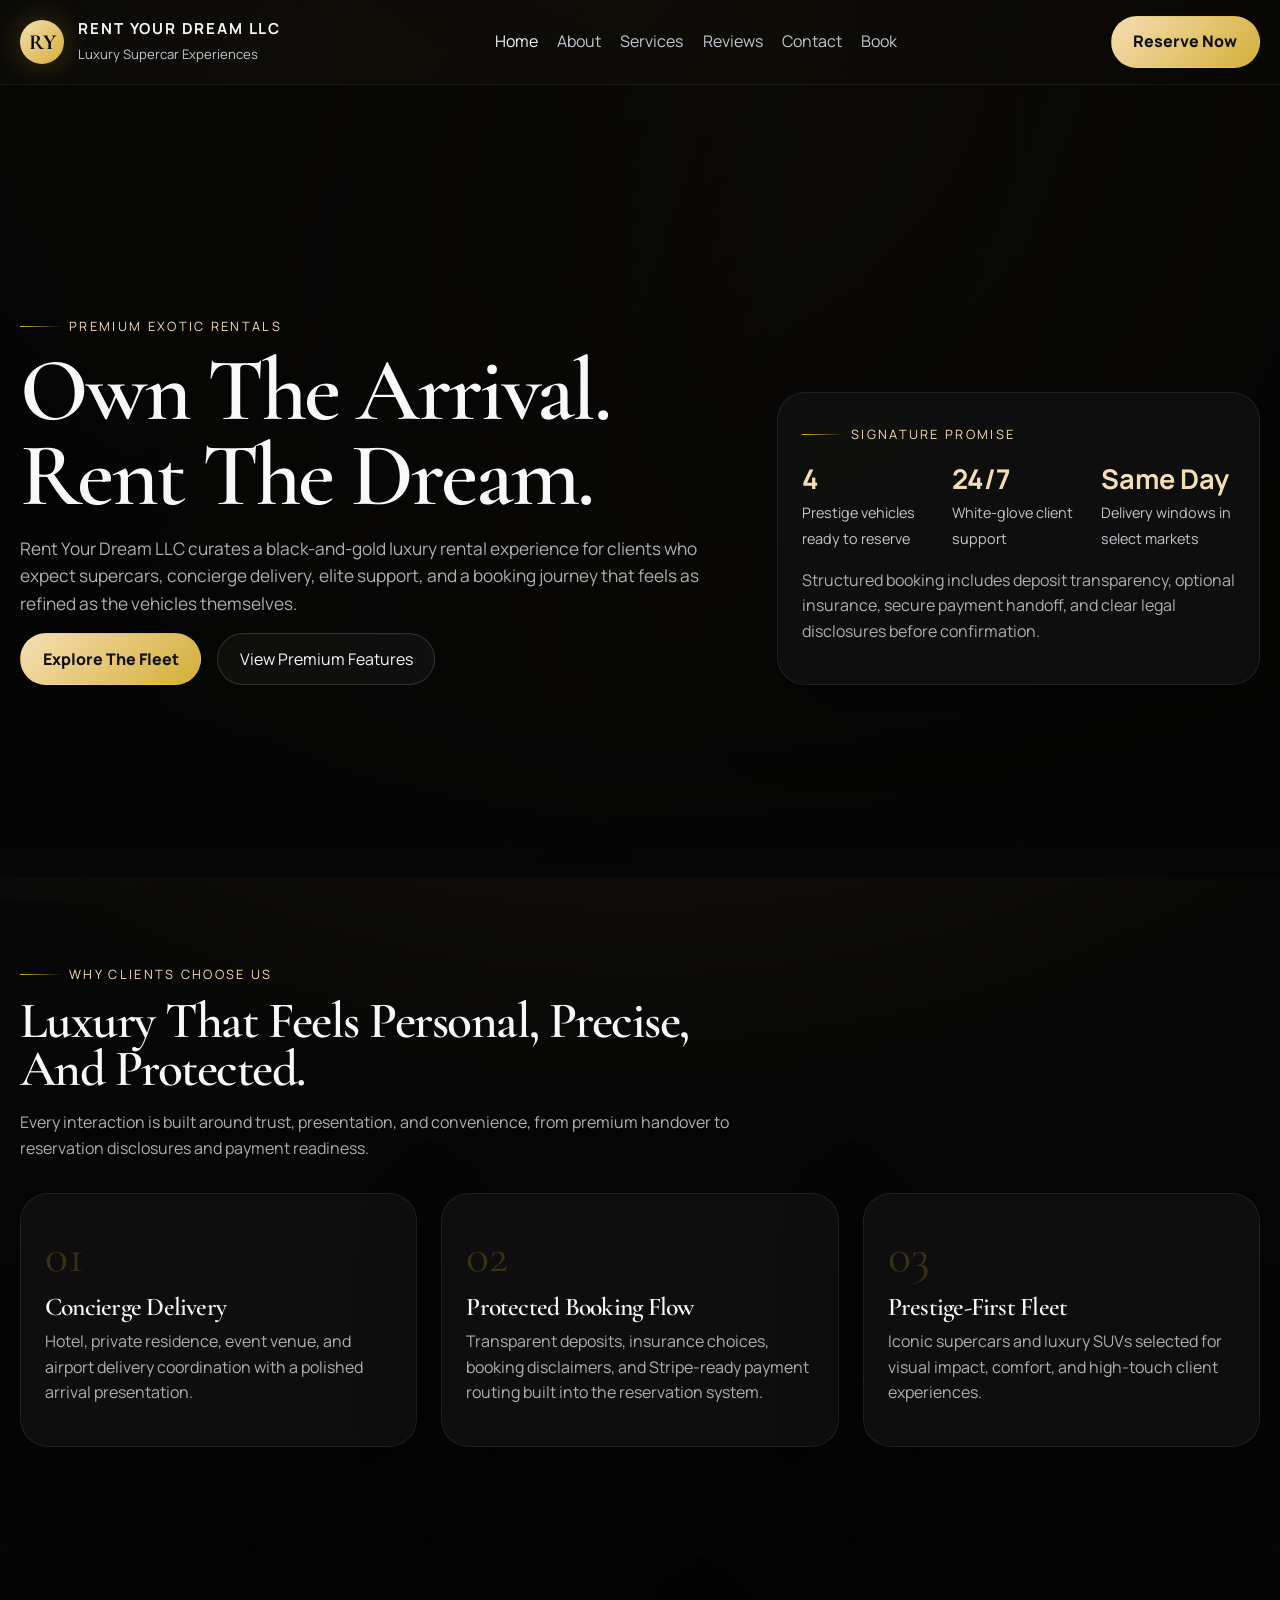
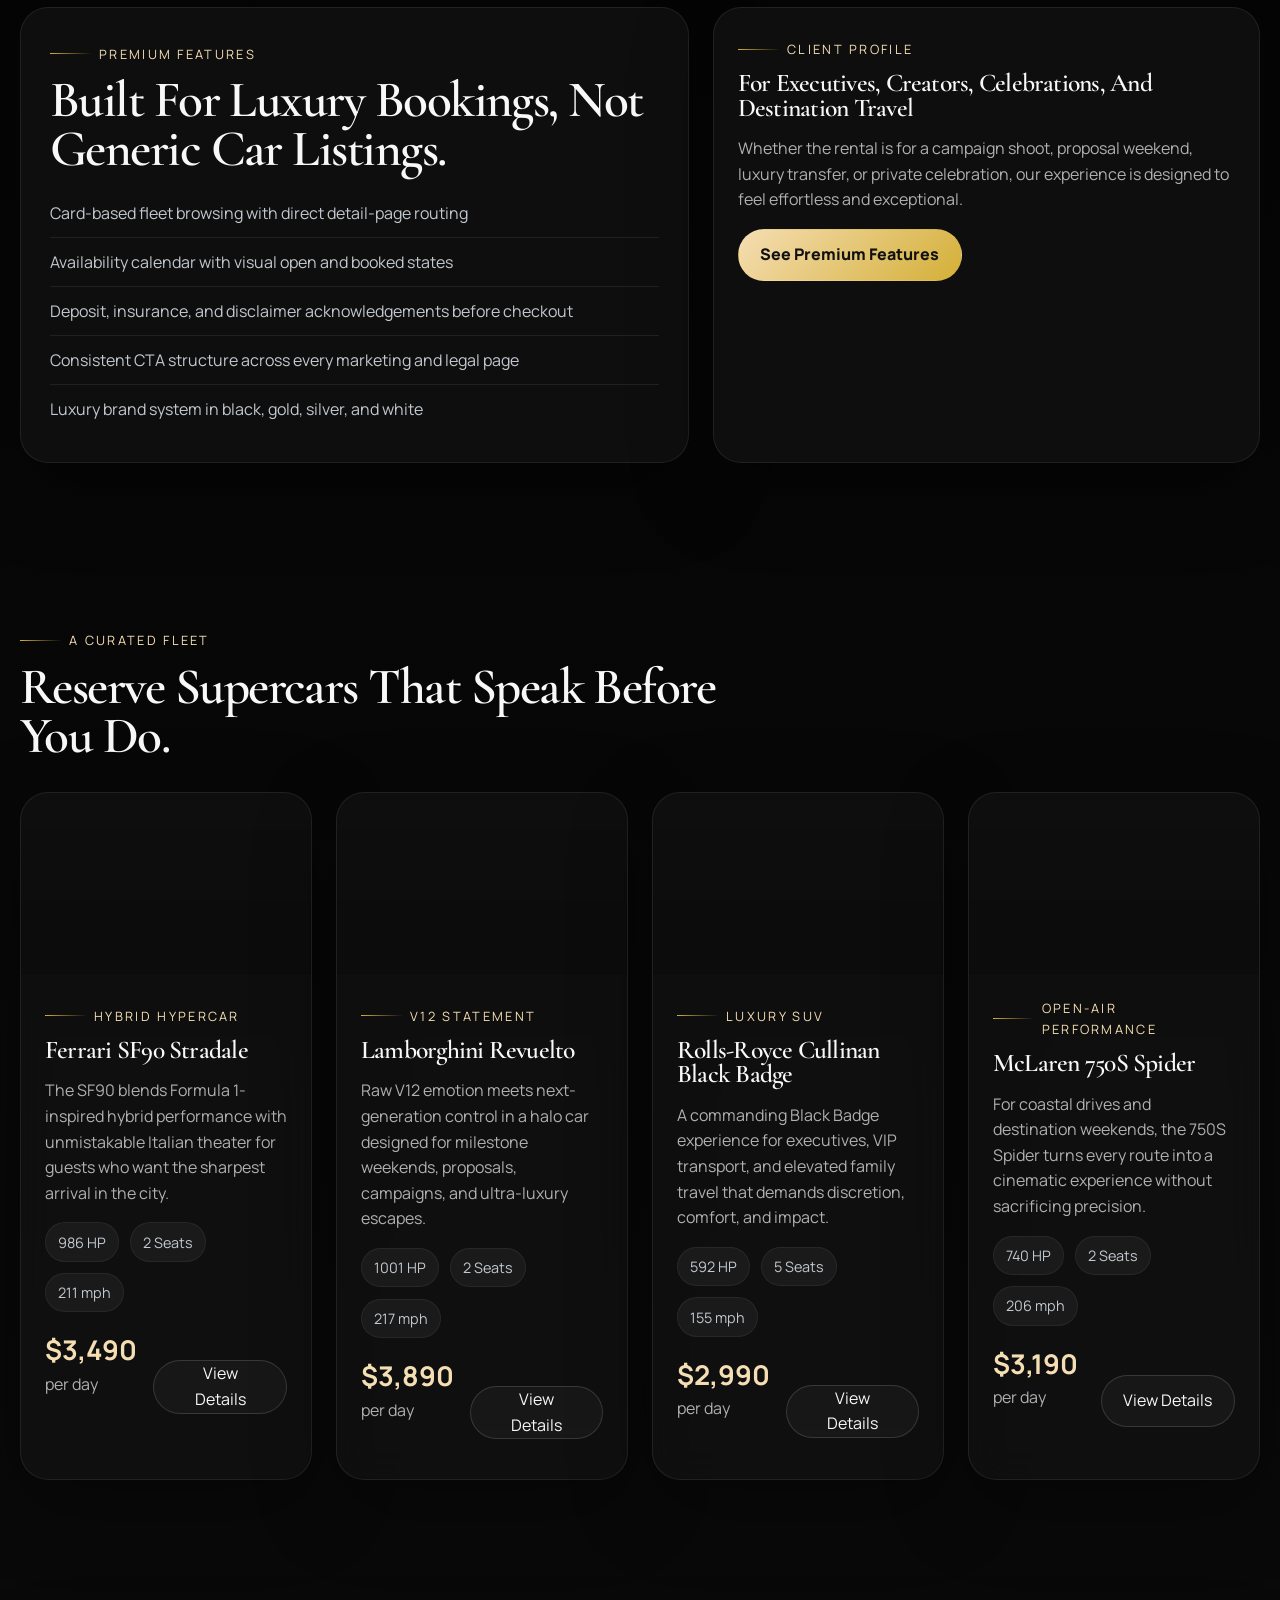
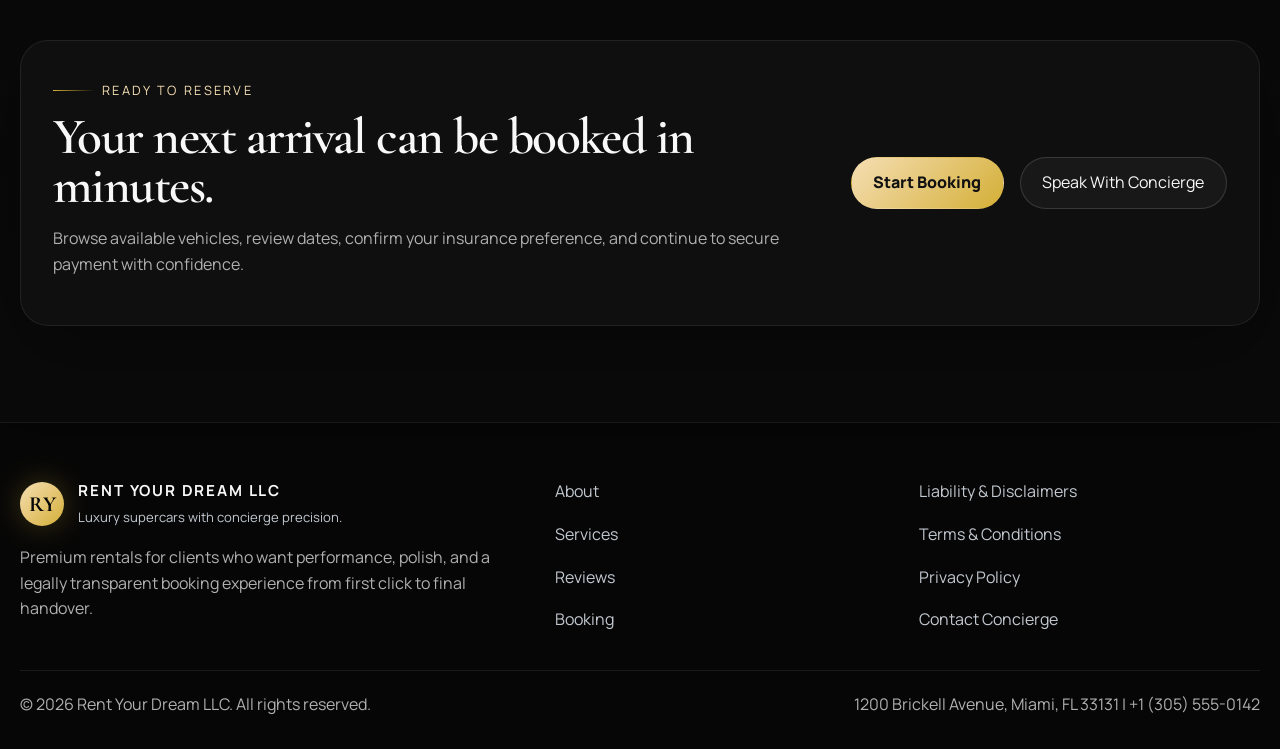
==== index.html @ 2380b27b "first" ====
<!DOCTYPE html>
<html lang="en">
  <head>
    <meta charset="UTF-8">
    <meta name="viewport" content="width=device-width, initial-scale=1.0">
    <title>Rent Your Dream LLC | Luxury Supercar Rentals</title>
    <meta name="description" content="Rent Your Dream LLC delivers premium supercar and exotic SUV rentals with concierge service, white-glove delivery, transparent deposits, insurance options, and Stripe-ready reservations.">
    <meta name="keywords" content="luxury car rental, supercar rental, exotic car booking, Ferrari rental, Lamborghini rental, Rolls-Royce rental, Rent Your Dream LLC">
    <link rel="canonical" href="https://rentyourdreamllc.com/index.html">
    <meta property="og:title" content="Rent Your Dream LLC | Luxury Supercar Rentals">
    <meta property="og:description" content="Reserve elite performance vehicles with concierge support, premium booking, and a polished luxury experience.">
    <meta property="og:type" content="website">
    <meta property="og:url" content="https://rentyourdreamllc.com/index.html">
    <meta property="og:image" content="https://images.unsplash.com/photo-1544636331-e26879cd4d9b?auto=format&fit=crop&w=1400&q=80">
    <meta name="twitter:card" content="summary_large_image">
    <link rel="preconnect" href="https://fonts.googleapis.com">
    <link rel="preconnect" href="https://fonts.gstatic.com" crossorigin>
    <link href="https://fonts.googleapis.com/css2?family=Cormorant+Garamond:wght@500;600;700&family=Manrope:wght@400;500;600;700;800&display=swap" rel="stylesheet">
    <link rel="stylesheet" href="assets/css/styles.css">
    <script type="application/ld+json">
      {
        "@context": "https://schema.org",
        "@type": "AutoRental",
        "name": "Rent Your Dream LLC",
        "url": "https://rentyourdreamllc.com",
        "image": "https://images.unsplash.com/photo-1544636331-e26879cd4d9b?auto=format&fit=crop&w=1400&q=80",
        "telephone": "+1-305-555-0142",
        "priceRange": "$$$$",
        "description": "Luxury supercar and premium exotic vehicle rentals with concierge service, delivery, and direct booking.",
        "address": {
          "@type": "PostalAddress",
          "streetAddress": "1200 Brickell Avenue",
          "addressLocality": "Miami",
          "addressRegion": "FL",
          "postalCode": "33131",
          "addressCountry": "US"
        }
      }
    </script>
  </head>
  <body data-page="home">
    <div class="site-shell">
      <header class="site-header">
        <div class="container nav-wrap">
          <a class="brand" href="index.html" aria-label="Rent Your Dream LLC home">
            <span class="brand-mark">RY</span>
            <span class="brand-copy">
              <strong>Rent Your Dream LLC</strong>
              <span>Luxury Supercar Experiences</span>
            </span>
          </a>
          <nav class="nav-links" aria-label="Primary">
            <a href="index.html" data-nav="home">Home</a>
            <a href="about.html" data-nav="about">About</a>
            <a href="services.html" data-nav="services">Services</a>
            <a href="reviews.html" data-nav="reviews">Reviews</a>
            <a href="contact.html" data-nav="contact">Contact</a>
            <a href="booking.html" data-nav="booking">Book</a>
          </nav>
          <div class="nav-cta">
            <a class="button button-primary" href="booking.html">Reserve Now</a>
          </div>
        </div>
      </header>

      <main>
        <section class="hero" style="--hero-image: linear-gradient(110deg, rgba(5, 5, 5, 0.72), rgba(5, 5, 5, 0.4)), url('https://images.unsplash.com/photo-1503376780353-7e6692767b70?auto=format&fit=crop&w=1600&q=80')">
          <div class="container hero-content">
            <div class="hero-grid">
              <div class="reveal">
                <p class="eyebrow">Premium Exotic Rentals</p>
                <h1>Own The Arrival. Rent The Dream.</h1>
                <p class="lead">Rent Your Dream LLC curates a black-and-gold luxury rental experience for clients who expect supercars, concierge delivery, elite support, and a booking journey that feels as refined as the vehicles themselves.</p>
                <div class="cta-actions">
                  <a class="button button-primary" href="booking.html">Explore The Fleet</a>
                  <a class="button button-secondary" href="experience.html">View Premium Features</a>
                </div>
              </div>
              <aside class="hero-panel reveal">
                <p class="eyebrow">Signature Promise</p>
                <div class="hero-stats">
                  <div class="hero-stat">
                    <strong>4</strong>
                    <span>Prestige vehicles ready to reserve</span>
                  </div>
                  <div class="hero-stat">
                    <strong>24/7</strong>
                    <span>White-glove client support</span>
                  </div>
                  <div class="hero-stat">
                    <strong>Same Day</strong>
                    <span>Delivery windows in select markets</span>
                  </div>
                </div>
                <p class="muted" style="margin-top:1rem;">Structured booking includes deposit transparency, optional insurance, secure payment handoff, and clear legal disclosures before confirmation.</p>
              </aside>
            </div>
          </div>
        </section>

        <section class="section">
          <div class="container">
            <div class="section-header reveal">
              <p class="eyebrow">Why Clients Choose Us</p>
              <h2>Luxury That Feels Personal, Precise, And Protected.</h2>
              <p>Every interaction is built around trust, presentation, and convenience, from premium handover to reservation disclosures and payment readiness.</p>
            </div>
            <div class="grid-3">
              <article class="feature-card reveal">
                <div class="accent-number">01</div>
                <h3>Concierge Delivery</h3>
                <p>Hotel, private residence, event venue, and airport delivery coordination with a polished arrival presentation.</p>
              </article>
              <article class="feature-card reveal">
                <div class="accent-number">02</div>
                <h3>Protected Booking Flow</h3>
                <p>Transparent deposits, insurance choices, booking disclaimers, and Stripe-ready payment routing built into the reservation system.</p>
              </article>
              <article class="feature-card reveal">
                <div class="accent-number">03</div>
                <h3>Prestige-First Fleet</h3>
                <p>Iconic supercars and luxury SUVs selected for visual impact, comfort, and high-touch client experiences.</p>
              </article>
            </div>
          </div>
        </section>

        <section class="section">
          <div class="container split-layout">
            <div class="glass-card reveal" style="padding:1.8rem;">
              <p class="eyebrow">Premium Features</p>
              <h2>Built For Luxury Bookings, Not Generic Car Listings.</h2>
              <ul class="feature-list">
                <li>Card-based fleet browsing with direct detail-page routing</li>
                <li>Availability calendar with visual open and booked states</li>
                <li>Deposit, insurance, and disclaimer acknowledgements before checkout</li>
                <li>Consistent CTA structure across every marketing and legal page</li>
                <li>Luxury brand system in black, gold, silver, and white</li>
              </ul>
            </div>
            <div class="info-card reveal">
              <p class="eyebrow">Client Profile</p>
              <h3>For Executives, Creators, Celebrations, And Destination Travel</h3>
              <p>Whether the rental is for a campaign shoot, proposal weekend, luxury transfer, or private celebration, our experience is designed to feel effortless and exceptional.</p>
              <a class="button button-primary" href="experience.html">See Premium Features</a>
            </div>
          </div>
        </section>

        <section class="section">
          <div class="container">
            <div class="section-header reveal">
              <p class="eyebrow">A Curated Fleet</p>
              <h2>Reserve Supercars That Speak Before You Do.</h2>
            </div>
            <div class="car-grid" data-car-grid></div>
          </div>
        </section>

        <section class="section cta-section">
          <div class="container">
            <div class="cta-panel reveal">
              <div>
                <p class="eyebrow">Ready To Reserve</p>
                <h2>Your next arrival can be booked in minutes.</h2>
                <p>Browse available vehicles, review dates, confirm your insurance preference, and continue to secure payment with confidence.</p>
              </div>
              <div class="cta-actions">
                <a class="button button-primary" href="booking.html">Start Booking</a>
                <a class="button button-secondary" href="contact.html">Speak With Concierge</a>
              </div>
            </div>
          </div>
        </section>
      </main>

      <footer class="site-footer">
        <div class="container">
          <div class="footer-grid">
            <div>
              <a class="brand" href="index.html">
                <span class="brand-mark">RY</span>
                <span class="brand-copy">
                  <strong>Rent Your Dream LLC</strong>
                  <span>Luxury supercars with concierge precision.</span>
                </span>
              </a>
              <p style="margin-top:1rem;">Premium rentals for clients who want performance, polish, and a legally transparent booking experience from first click to final handover.</p>
            </div>
            <div class="footer-links">
              <a href="about.html">About</a>
              <a href="services.html">Services</a>
              <a href="reviews.html">Reviews</a>
              <a href="booking.html">Booking</a>
            </div>
            <div class="footer-links">
              <a href="legal.html">Liability & Disclaimers</a>
              <a href="terms.html">Terms & Conditions</a>
              <a href="privacy.html">Privacy Policy</a>
              <a href="contact.html">Contact Concierge</a>
            </div>
          </div>
          <div class="footer-bottom">
            <span class="muted">© 2026 Rent Your Dream LLC. All rights reserved.</span>
            <span class="muted">1200 Brickell Avenue, Miami, FL 33131 | +1 (305) 555-0142</span>
          </div>
        </div>
      </footer>
    </div>

    <script src="assets/js/site.js"></script>
    <script src="assets/js/cars.js"></script>
    <script src="assets/js/booking.js"></script>
  </body>
</html>
---- assets/css/styles.css ----
:root {
  --bg: #050505;
  --bg-elevated: #101010;
  --panel: rgba(17, 17, 17, 0.88);
  --panel-strong: rgba(26, 26, 26, 0.96);
  --line: rgba(255, 255, 255, 0.1);
  --gold: #d4af37;
  --gold-soft: #f5deb3;
  --silver: #c2c8cf;
  --white: #f8f8f8;
  --muted: #b0b0b0;
  --success: #8fcf8f;
  --danger: #f28c8c;
  --shadow: 0 24px 80px rgba(0, 0, 0, 0.35);
  --radius-lg: 28px;
  --radius-md: 18px;
  --radius-sm: 12px;
  --max-width: 1240px;
  --transition: 220ms ease;
}

* {
  box-sizing: border-box;
}

html {
  scroll-behavior: smooth;
}

body {
  margin: 0;
  font-family: "Manrope", sans-serif;
  background:
    radial-gradient(circle at top, rgba(212, 175, 55, 0.16), transparent 28%),
    linear-gradient(180deg, #090909 0%, #050505 40%, #0b0b0b 100%);
  color: var(--white);
  line-height: 1.6;
}

body::before {
  content: "";
  position: fixed;
  inset: 0;
  pointer-events: none;
  background:
    linear-gradient(120deg, rgba(255, 255, 255, 0.03), transparent 40%),
    radial-gradient(circle at 20% 20%, rgba(212, 175, 55, 0.06), transparent 25%);
  mix-blend-mode: screen;
}

img {
  max-width: 100%;
  display: block;
}

a {
  color: inherit;
  text-decoration: none;
}

button,
input,
select,
textarea {
  font: inherit;
}

.site-shell {
  position: relative;
  z-index: 1;
}

.container {
  width: min(calc(100% - 2rem), var(--max-width));
  margin: 0 auto;
}

.section {
  padding: 5rem 0;
}

.section-header {
  margin-bottom: 2rem;
  max-width: 760px;
}

.eyebrow {
  display: inline-flex;
  gap: 0.45rem;
  align-items: center;
  color: var(--gold-soft);
  text-transform: uppercase;
  letter-spacing: 0.18em;
  font-size: 0.8rem;
  margin-bottom: 0.75rem;
}

.eyebrow::before {
  content: "";
  width: 42px;
  height: 1px;
  background: linear-gradient(90deg, var(--gold), transparent);
}

h1,
h2,
h3,
.display {
  font-family: "Cormorant Garamond", serif;
  font-weight: 600;
  letter-spacing: -0.03em;
  line-height: 0.95;
  margin: 0 0 1rem;
}

h1,
.display {
  font-size: clamp(3.4rem, 7vw, 6.6rem);
}

h2 {
  font-size: clamp(2.4rem, 4vw, 4rem);
}

h3 {
  font-size: clamp(1.5rem, 2vw, 2.1rem);
}

p {
  margin: 0 0 1rem;
  color: var(--muted);
}

.lead {
  font-size: 1.08rem;
  max-width: 700px;
}

.pill {
  display: inline-flex;
  align-items: center;
  gap: 0.5rem;
  padding: 0.75rem 1rem;
  border-radius: 999px;
  background: rgba(255, 255, 255, 0.04);
  border: 1px solid var(--line);
  color: var(--silver);
}

.site-header {
  position: sticky;
  top: 0;
  z-index: 50;
  backdrop-filter: blur(20px);
  background: rgba(5, 5, 5, 0.74);
  border-bottom: 1px solid rgba(255, 255, 255, 0.06);
}

.nav-wrap {
  min-height: 84px;
  display: flex;
  align-items: center;
  justify-content: space-between;
  gap: 1.5rem;
}

.brand {
  display: flex;
  align-items: center;
  gap: 0.9rem;
}

.brand-mark {
  width: 44px;
  height: 44px;
  border-radius: 50%;
  display: grid;
  place-items: center;
  color: var(--bg);
  background: linear-gradient(135deg, var(--gold-soft), var(--gold));
  box-shadow: 0 0 30px rgba(212, 175, 55, 0.28);
  font-family: "Cormorant Garamond", serif;
  font-size: 1.35rem;
  font-weight: 700;
}

.brand-copy strong {
  display: block;
  font-size: 0.95rem;
  letter-spacing: 0.12em;
  text-transform: uppercase;
}

.brand-copy span {
  color: var(--silver);
  font-size: 0.82rem;
}

.nav-links {
  display: flex;
  align-items: center;
  gap: 1.2rem;
  flex-wrap: wrap;
}

.nav-links a {
  color: var(--silver);
  transition: color var(--transition);
}

.nav-links a:hover,
.nav-links a.active {
  color: var(--white);
}

.nav-cta {
  display: inline-flex;
  align-items: center;
  gap: 0.7rem;
}

.button {
  display: inline-flex;
  align-items: center;
  justify-content: center;
  gap: 0.65rem;
  min-height: 52px;
  padding: 0 1.35rem;
  border-radius: 999px;
  border: 1px solid transparent;
  cursor: pointer;
  transition:
    transform var(--transition),
    border-color var(--transition),
    background var(--transition),
    color var(--transition);
}

.button:hover {
  transform: translateY(-2px);
}

.button-primary {
  background: linear-gradient(135deg, var(--gold-soft), var(--gold));
  color: #111;
  font-weight: 800;
}

.button-secondary {
  background: rgba(255, 255, 255, 0.04);
  color: var(--white);
  border-color: rgba(255, 255, 255, 0.14);
}

.button-text {
  min-height: auto;
  padding: 0;
  color: var(--gold-soft);
  background: transparent;
}

.hero {
  position: relative;
  min-height: 88vh;
  display: flex;
  align-items: center;
  overflow: hidden;
}

.hero::before {
  content: "";
  position: absolute;
  inset: 0;
  background:
    linear-gradient(110deg, rgba(5, 5, 5, 0.88) 20%, rgba(5, 5, 5, 0.58) 55%, rgba(5, 5, 5, 0.88) 100%),
    var(--hero-image, linear-gradient(135deg, #191919, #090909));
  background-size: cover;
  background-position: center;
}

.hero::after {
  content: "";
  position: absolute;
  inset: auto 0 0;
  height: 180px;
  background: linear-gradient(180deg, transparent, rgba(5, 5, 5, 0.96));
}

.hero-content {
  position: relative;
  z-index: 1;
  padding: 8rem 0 6rem;
}

.hero-grid {
  display: grid;
  grid-template-columns: minmax(0, 1.2fr) minmax(340px, 0.8fr);
  gap: 2rem;
  align-items: end;
}

.hero-panel,
.glass-card,
.feature-card,
.car-card,
.info-card,
.cta-panel,
.contact-card,
.legal-card,
.review-card,
.pricing-card,
.calendar-card,
.detail-sidebar {
  background: var(--panel);
  border: 1px solid rgba(255, 255, 255, 0.08);
  border-radius: var(--radius-lg);
  box-shadow: var(--shadow);
  backdrop-filter: blur(18px);
}

.hero-panel {
  padding: 1.5rem;
}

.hero-stats {
  display: grid;
  grid-template-columns: repeat(3, minmax(0, 1fr));
  gap: 1rem;
}

.hero-stat strong {
  display: block;
  font-size: 1.7rem;
  color: var(--gold-soft);
}

.hero-stat span {
  color: var(--silver);
  font-size: 0.9rem;
}

.grid-2,
.grid-3,
.grid-4 {
  display: grid;
  gap: 1.5rem;
}

.grid-2 {
  grid-template-columns: repeat(2, minmax(0, 1fr));
}

.grid-3 {
  grid-template-columns: repeat(3, minmax(0, 1fr));
}

.grid-4 {
  grid-template-columns: repeat(4, minmax(0, 1fr));
}

.feature-card,
.info-card,
.contact-card,
.legal-card,
.review-card,
.pricing-card,
.calendar-card,
.detail-sidebar {
  padding: 1.5rem;
}

.feature-card h3,
.review-card h3,
.pricing-card h3 {
  margin-bottom: 0.6rem;
}

.feature-list,
.check-list,
.legal-list,
.detail-list {
  list-style: none;
  padding: 0;
  margin: 0;
}

.feature-list li,
.check-list li,
.legal-list li,
.detail-list li {
  padding: 0.7rem 0;
  border-bottom: 1px solid rgba(255, 255, 255, 0.08);
  color: var(--silver);
}

.feature-list li:last-child,
.check-list li:last-child,
.legal-list li:last-child,
.detail-list li:last-child {
  border-bottom: 0;
}

.accent-number {
  font-size: 3rem;
  font-family: "Cormorant Garamond", serif;
  color: rgba(212, 175, 55, 0.22);
}

.car-grid,
.review-grid,
.legal-grid,
.pricing-grid {
  display: grid;
  grid-template-columns: repeat(auto-fit, minmax(260px, 1fr));
  gap: 1.5rem;
}

.car-card {
  overflow: hidden;
  cursor: pointer;
  transition:
    transform var(--transition),
    border-color var(--transition);
}

.car-card:hover {
  transform: translateY(-5px);
  border-color: rgba(212, 175, 55, 0.32);
}

.car-card-image {
  aspect-ratio: 16 / 10;
  background-size: cover;
  background-position: center;
}

.car-card-body {
  padding: 1.5rem;
}

.car-meta {
  display: flex;
  flex-wrap: wrap;
  gap: 0.7rem;
  margin-bottom: 1rem;
}

.meta-chip {
  padding: 0.45rem 0.75rem;
  border-radius: 999px;
  background: rgba(255, 255, 255, 0.05);
  border: 1px solid rgba(255, 255, 255, 0.06);
  color: var(--silver);
  font-size: 0.9rem;
}

.price-line {
  display: flex;
  align-items: end;
  justify-content: space-between;
  gap: 1rem;
  margin: 1rem 0;
}

.price-line strong {
  font-size: 1.7rem;
  color: var(--gold-soft);
}

.filters {
  display: flex;
  flex-wrap: wrap;
  gap: 1rem;
  margin: 2rem 0;
}

.filters select,
.filters input,
.form-grid input,
.form-grid select,
.form-grid textarea {
  width: 100%;
  min-height: 54px;
  padding: 0.9rem 1rem;
  border-radius: 16px;
  border: 1px solid rgba(255, 255, 255, 0.1);
  background: rgba(255, 255, 255, 0.05);
  color: var(--white);
}

.form-grid textarea {
  min-height: 140px;
  resize: vertical;
}

.filters > * {
  flex: 1 1 180px;
}

.cta-section {
  padding-bottom: 6rem;
}

.cta-panel {
  padding: 2rem;
  display: grid;
  gap: 1.5rem;
  grid-template-columns: minmax(0, 1.2fr) auto;
  align-items: center;
}

.cta-actions {
  display: flex;
  gap: 1rem;
  flex-wrap: wrap;
}

.split-layout {
  display: grid;
  grid-template-columns: minmax(0, 1.1fr) minmax(320px, 0.9fr);
  gap: 1.5rem;
}

.calendar {
  display: grid;
  grid-template-columns: repeat(7, minmax(0, 1fr));
  gap: 0.55rem;
}

.calendar-day,
.calendar-head {
  text-align: center;
  padding: 0.7rem 0.35rem;
  border-radius: 12px;
  font-size: 0.95rem;
}

.calendar-head {
  color: var(--silver);
  background: rgba(255, 255, 255, 0.04);
}

.calendar-day {
  border: 1px solid rgba(255, 255, 255, 0.05);
  background: rgba(255, 255, 255, 0.025);
}

.calendar-day.booked {
  background: rgba(242, 140, 140, 0.12);
  color: var(--danger);
  border-color: rgba(242, 140, 140, 0.25);
}

.calendar-day.available {
  background: rgba(143, 207, 143, 0.1);
  color: var(--success);
  border-color: rgba(143, 207, 143, 0.2);
}

.booking-summary {
  display: grid;
  gap: 0.8rem;
  margin-top: 1.5rem;
}

.summary-row {
  display: flex;
  justify-content: space-between;
  gap: 1rem;
  color: var(--silver);
}

.summary-row.total {
  padding-top: 0.8rem;
  border-top: 1px solid rgba(255, 255, 255, 0.08);
  color: var(--white);
  font-weight: 700;
}

.checkbox-wrap {
  display: flex;
  gap: 0.9rem;
  align-items: flex-start;
  padding: 1rem;
  border-radius: 16px;
  background: rgba(255, 255, 255, 0.04);
  border: 1px solid rgba(255, 255, 255, 0.08);
}

.checkbox-wrap input {
  width: 20px;
  height: 20px;
  margin-top: 0.15rem;
}

.site-footer {
  padding: 3.5rem 0 2rem;
  border-top: 1px solid rgba(255, 255, 255, 0.08);
  background: rgba(0, 0, 0, 0.4);
}

.footer-grid {
  display: grid;
  grid-template-columns: 1.2fr 0.8fr 0.8fr;
  gap: 1.5rem;
}

.footer-links {
  display: grid;
  gap: 0.75rem;
}

.footer-links a {
  color: var(--silver);
}

.footer-links a:hover {
  color: var(--white);
}

.footer-bottom {
  margin-top: 2rem;
  padding-top: 1.3rem;
  border-top: 1px solid rgba(255, 255, 255, 0.08);
  display: flex;
  justify-content: space-between;
  gap: 1rem;
  flex-wrap: wrap;
}

.muted {
  color: var(--muted);
}

.reveal {
  opacity: 0;
  transform: translateY(28px);
  transition:
    opacity 600ms ease,
    transform 600ms ease;
}

.reveal.is-visible {
  opacity: 1;
  transform: translateY(0);
}

.center {
  text-align: center;
}

.sr-only {
  position: absolute;
  width: 1px;
  height: 1px;
  padding: 0;
  margin: -1px;
  overflow: hidden;
  clip: rect(0, 0, 0, 0);
  white-space: nowrap;
  border: 0;
}

@media (max-width: 980px) {
  .hero-grid,
  .split-layout,
  .cta-panel,
  .footer-grid,
  .grid-2,
  .grid-3,
  .grid-4 {
    grid-template-columns: 1fr;
  }

  .hero {
    min-height: auto;
  }

  .hero-content {
    padding-top: 6.5rem;
  }

  .nav-wrap {
    flex-wrap: wrap;
    padding: 1rem 0;
  }

  .nav-links,
  .nav-cta {
    width: 100%;
  }

  .nav-links {
    justify-content: space-between;
  }
}

@media (max-width: 720px) {
  .hero-stats {
    grid-template-columns: 1fr;
  }

  .cta-actions,
  .price-line,
  .footer-bottom {
    flex-direction: column;
    align-items: flex-start;
  }

  .section {
    padding: 4rem 0;
  }

  .container {
    width: min(calc(100% - 1.25rem), var(--max-width));
  }
}
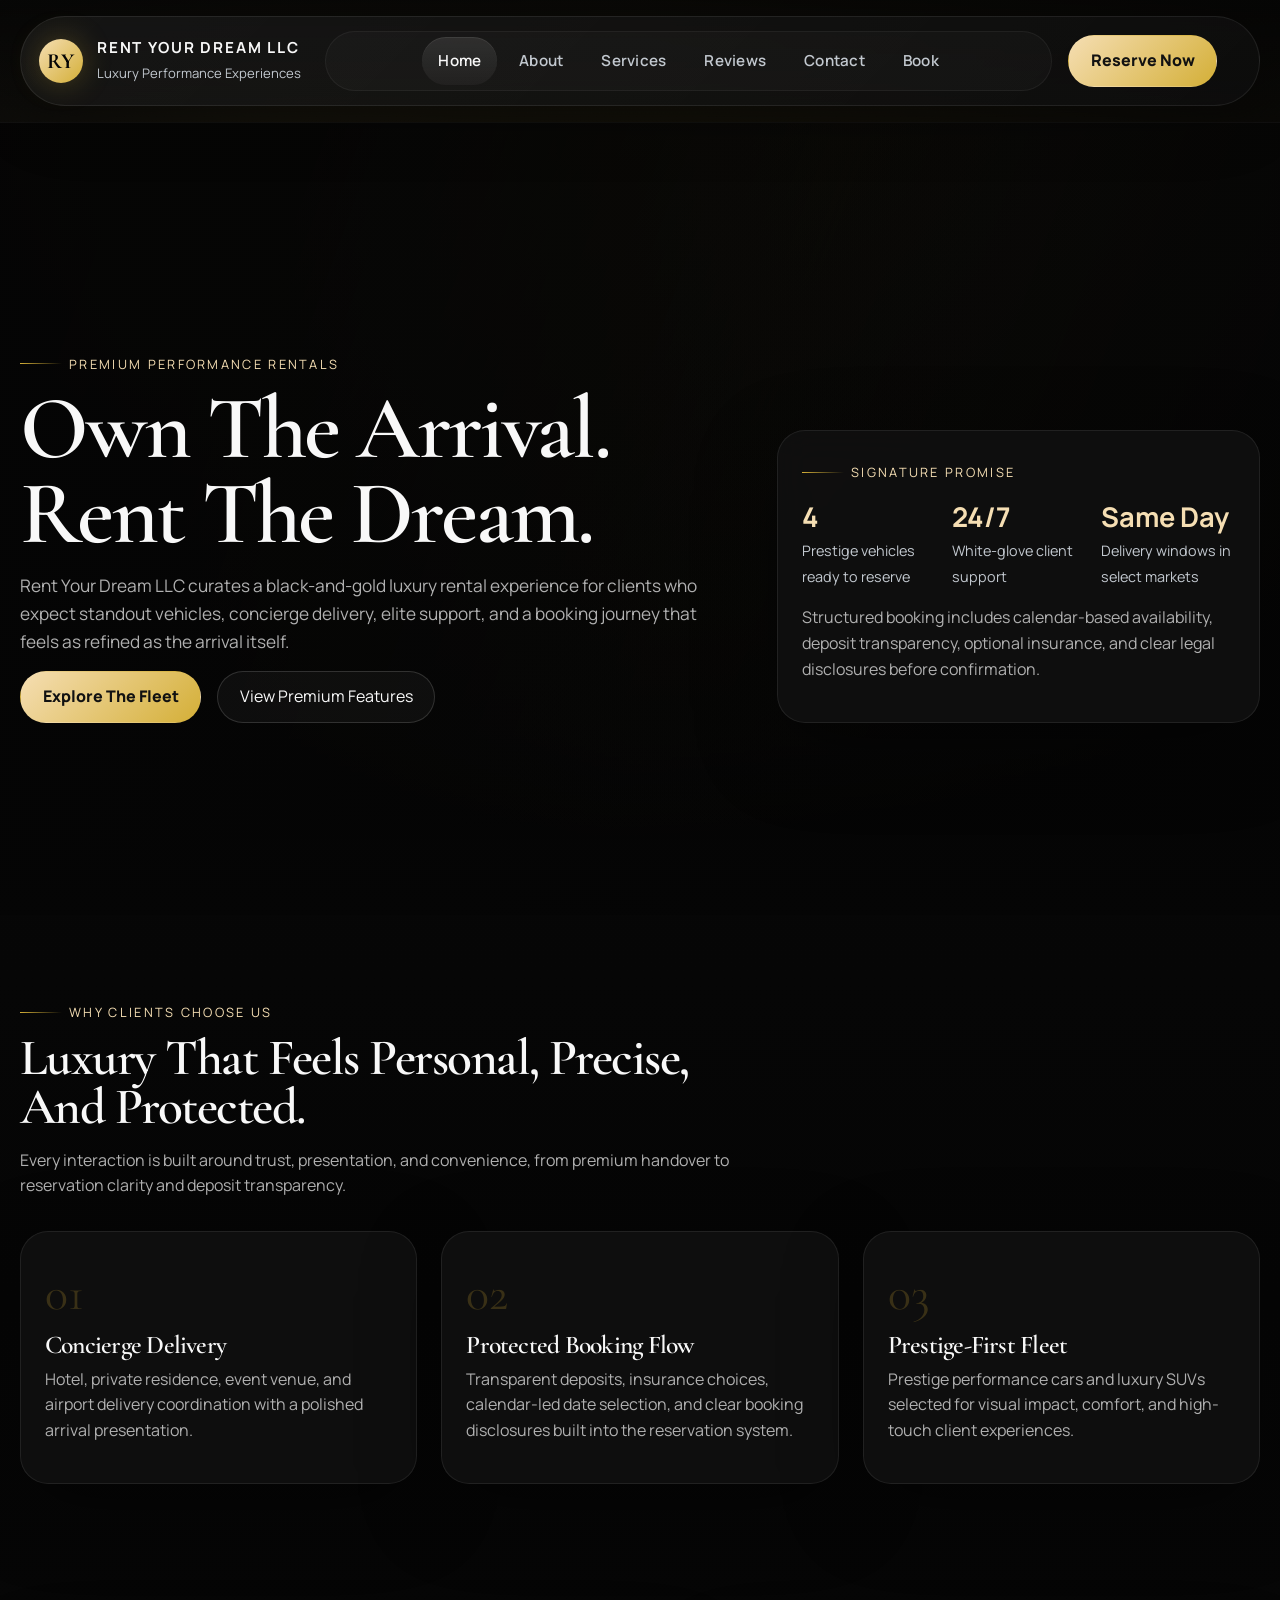
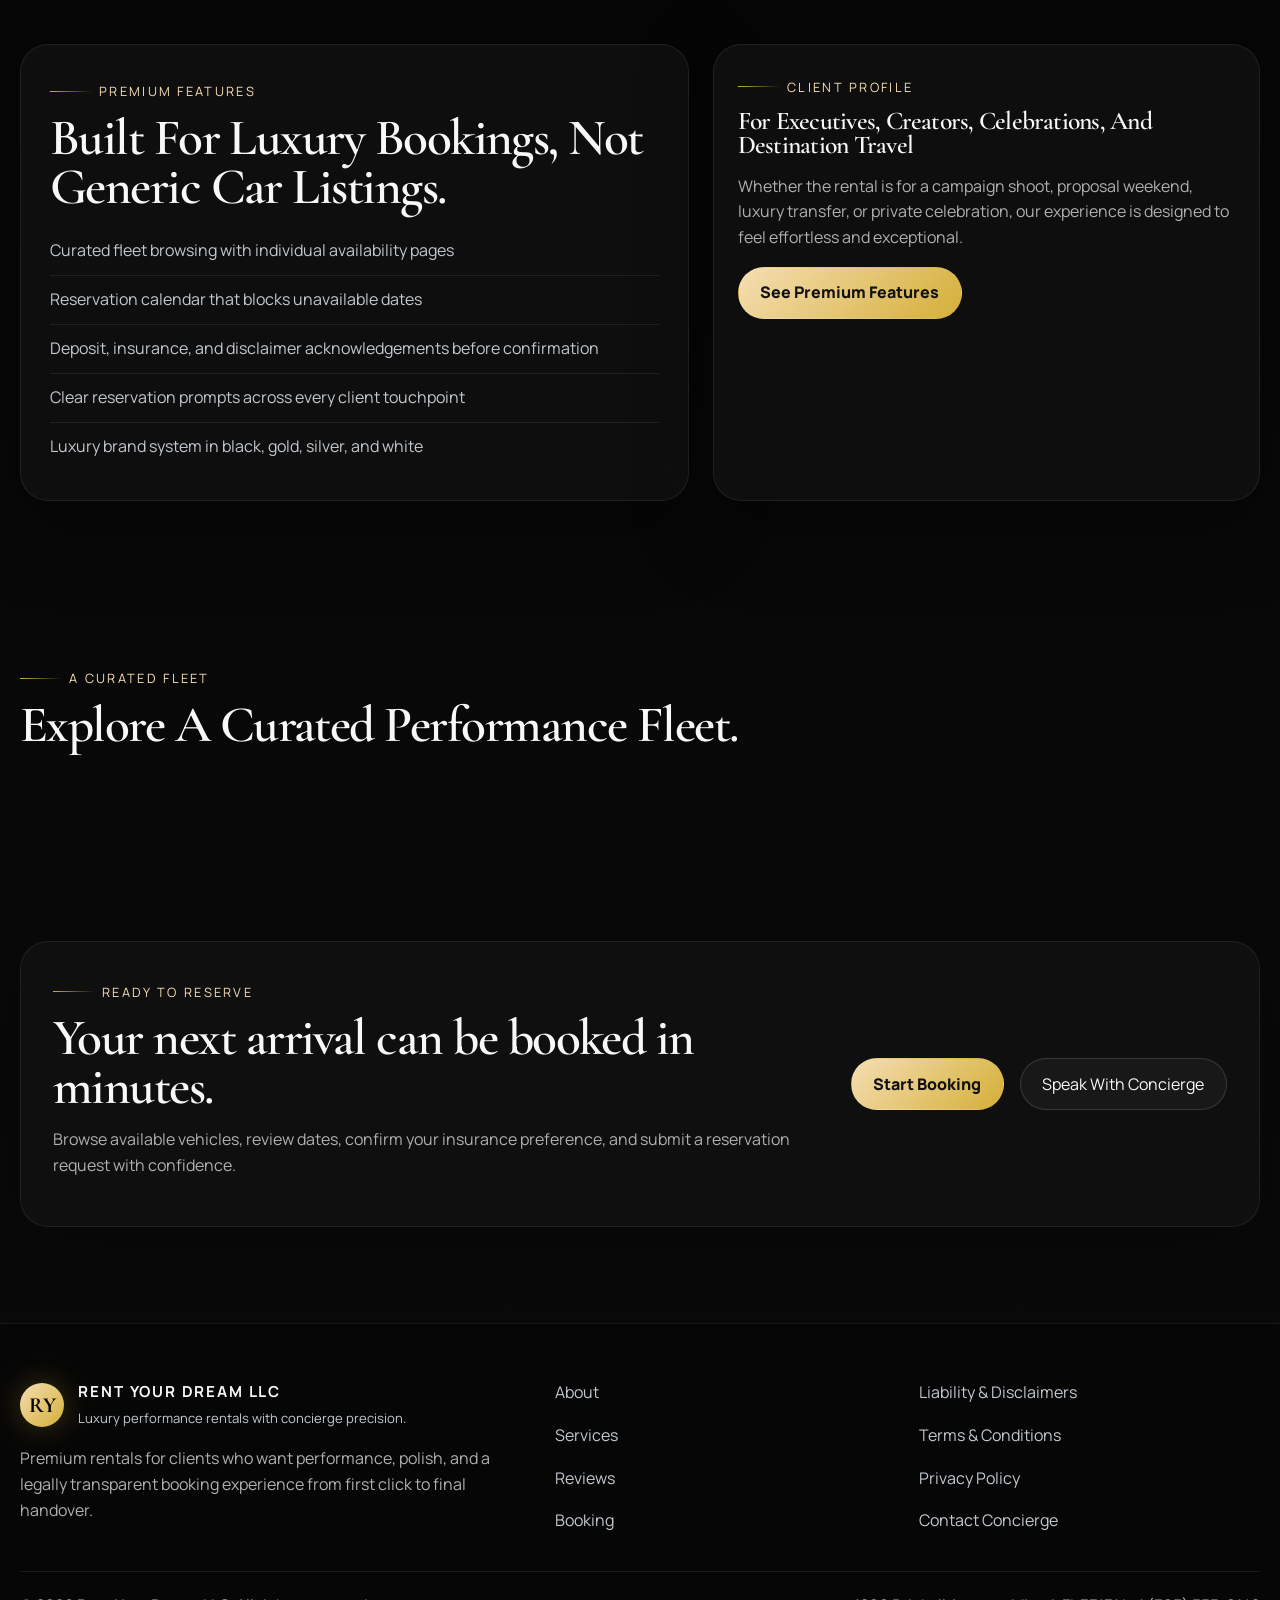
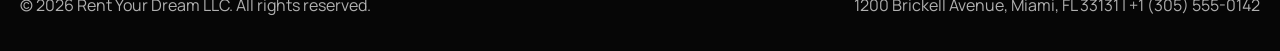
==== commit 56923d61: "Polish the client-ready booking experience Make the availability calendar the source of truth for re" ====
--- a/index.html
+++ b/index.html
@@ -3,11 +3,11 @@
   <head>
     <meta charset="UTF-8">
     <meta name="viewport" content="width=device-width, initial-scale=1.0">
-    <title>Rent Your Dream LLC | Luxury Supercar Rentals</title>
-    <meta name="description" content="Rent Your Dream LLC delivers premium supercar and exotic SUV rentals with concierge service, white-glove delivery, transparent deposits, insurance options, and Stripe-ready reservations.">
-    <meta name="keywords" content="luxury car rental, supercar rental, exotic car booking, Ferrari rental, Lamborghini rental, Rolls-Royce rental, Rent Your Dream LLC">
+    <title>Rent Your Dream LLC | Luxury Performance Rentals</title>
+    <meta name="description" content="Rent Your Dream LLC delivers premium performance car and luxury SUV rentals with concierge service, transparent deposits, calendar-based availability, and polished reservation support.">
+    <meta name="keywords" content="luxury car rental, performance car rental, concierge car rental, premium vehicle reservation, luxury SUV rental, Rent Your Dream LLC">
     <link rel="canonical" href="https://rentyourdreamllc.com/index.html">
-    <meta property="og:title" content="Rent Your Dream LLC | Luxury Supercar Rentals">
+    <meta property="og:title" content="Rent Your Dream LLC | Luxury Performance Rentals">
     <meta property="og:description" content="Reserve elite performance vehicles with concierge support, premium booking, and a polished luxury experience.">
     <meta property="og:type" content="website">
     <meta property="og:url" content="https://rentyourdreamllc.com/index.html">
@@ -26,7 +26,7 @@
         "image": "https://images.unsplash.com/photo-1544636331-e26879cd4d9b?auto=format&fit=crop&w=1400&q=80",
         "telephone": "+1-305-555-0142",
         "priceRange": "$$$$",
-        "description": "Luxury supercar and premium exotic vehicle rentals with concierge service, delivery, and direct booking.",
+        "description": "Luxury performance car and premium SUV rentals with concierge service, delivery, and direct reservation support.",
         "address": {
           "@type": "PostalAddress",
           "streetAddress": "1200 Brickell Avenue",
@@ -46,7 +46,7 @@
             <span class="brand-mark">RY</span>
             <span class="brand-copy">
               <strong>Rent Your Dream LLC</strong>
-              <span>Luxury Supercar Experiences</span>
+              <span>Luxury Performance Experiences</span>
             </span>
           </a>
           <nav class="nav-links" aria-label="Primary">
@@ -68,9 +68,9 @@
           <div class="container hero-content">
             <div class="hero-grid">
               <div class="reveal">
-                <p class="eyebrow">Premium Exotic Rentals</p>
+                <p class="eyebrow">Premium Performance Rentals</p>
                 <h1>Own The Arrival. Rent The Dream.</h1>
-                <p class="lead">Rent Your Dream LLC curates a black-and-gold luxury rental experience for clients who expect supercars, concierge delivery, elite support, and a booking journey that feels as refined as the vehicles themselves.</p>
+                <p class="lead">Rent Your Dream LLC curates a black-and-gold luxury rental experience for clients who expect standout vehicles, concierge delivery, elite support, and a booking journey that feels as refined as the arrival itself.</p>
                 <div class="cta-actions">
                   <a class="button button-primary" href="booking.html">Explore The Fleet</a>
                   <a class="button button-secondary" href="experience.html">View Premium Features</a>
@@ -92,7 +92,7 @@
                     <span>Delivery windows in select markets</span>
                   </div>
                 </div>
-                <p class="muted" style="margin-top:1rem;">Structured booking includes deposit transparency, optional insurance, secure payment handoff, and clear legal disclosures before confirmation.</p>
+                <p class="muted" style="margin-top:1rem;">Structured booking includes calendar-based availability, deposit transparency, optional insurance, and clear legal disclosures before confirmation.</p>
               </aside>
             </div>
           </div>
@@ -103,7 +103,7 @@
             <div class="section-header reveal">
               <p class="eyebrow">Why Clients Choose Us</p>
               <h2>Luxury That Feels Personal, Precise, And Protected.</h2>
-              <p>Every interaction is built around trust, presentation, and convenience, from premium handover to reservation disclosures and payment readiness.</p>
+              <p>Every interaction is built around trust, presentation, and convenience, from premium handover to reservation clarity and deposit transparency.</p>
             </div>
             <div class="grid-3">
               <article class="feature-card reveal">
@@ -114,12 +114,12 @@
               <article class="feature-card reveal">
                 <div class="accent-number">02</div>
                 <h3>Protected Booking Flow</h3>
-                <p>Transparent deposits, insurance choices, booking disclaimers, and Stripe-ready payment routing built into the reservation system.</p>
+                <p>Transparent deposits, insurance choices, calendar-led date selection, and clear booking disclosures built into the reservation system.</p>
               </article>
               <article class="feature-card reveal">
                 <div class="accent-number">03</div>
                 <h3>Prestige-First Fleet</h3>
-                <p>Iconic supercars and luxury SUVs selected for visual impact, comfort, and high-touch client experiences.</p>
+                <p>Prestige performance cars and luxury SUVs selected for visual impact, comfort, and high-touch client experiences.</p>
               </article>
             </div>
           </div>
@@ -131,10 +131,10 @@
               <p class="eyebrow">Premium Features</p>
               <h2>Built For Luxury Bookings, Not Generic Car Listings.</h2>
               <ul class="feature-list">
-                <li>Card-based fleet browsing with direct detail-page routing</li>
-                <li>Availability calendar with visual open and booked states</li>
-                <li>Deposit, insurance, and disclaimer acknowledgements before checkout</li>
-                <li>Consistent CTA structure across every marketing and legal page</li>
+                <li>Curated fleet browsing with individual availability pages</li>
+                <li>Reservation calendar that blocks unavailable dates</li>
+                <li>Deposit, insurance, and disclaimer acknowledgements before confirmation</li>
+                <li>Clear reservation prompts across every client touchpoint</li>
                 <li>Luxury brand system in black, gold, silver, and white</li>
               </ul>
             </div>
@@ -151,7 +151,7 @@
           <div class="container">
             <div class="section-header reveal">
               <p class="eyebrow">A Curated Fleet</p>
-              <h2>Reserve Supercars That Speak Before You Do.</h2>
+              <h2>Explore A Curated Performance Fleet.</h2>
             </div>
             <div class="car-grid" data-car-grid></div>
           </div>
@@ -163,7 +163,7 @@
               <div>
                 <p class="eyebrow">Ready To Reserve</p>
                 <h2>Your next arrival can be booked in minutes.</h2>
-                <p>Browse available vehicles, review dates, confirm your insurance preference, and continue to secure payment with confidence.</p>
+                <p>Browse available vehicles, review dates, confirm your insurance preference, and submit a reservation request with confidence.</p>
               </div>
               <div class="cta-actions">
                 <a class="button button-primary" href="booking.html">Start Booking</a>
@@ -182,7 +182,7 @@
                 <span class="brand-mark">RY</span>
                 <span class="brand-copy">
                   <strong>Rent Your Dream LLC</strong>
-                  <span>Luxury supercars with concierge precision.</span>
+                  <span>Luxury performance rentals with concierge precision.</span>
                 </span>
               </a>
               <p style="margin-top:1rem;">Premium rentals for clients who want performance, polish, and a legally transparent booking experience from first click to final handover.</p>
@@ -212,4 +212,4 @@
     <script src="assets/js/cars.js"></script>
     <script src="assets/js/booking.js"></script>
   </body>
-</html>+</html>
--- a/assets/css/styles.css
+++ b/assets/css/styles.css
@@ -27,6 +27,10 @@
   scroll-behavior: smooth;
 }
 
+#booking-form {
+  scroll-margin-top: 9rem;
+}
+
 body {
   margin: 0;
   font-family: "Manrope", sans-serif;
@@ -35,6 +39,10 @@
     linear-gradient(180deg, #090909 0%, #050505 40%, #0b0b0b 100%);
   color: var(--white);
   line-height: 1.6;
+}
+
+body.nav-open {
+  overflow: hidden;
 }
 
 body::before {
@@ -65,6 +73,15 @@
   font: inherit;
 }
 
+a:focus-visible,
+button:focus-visible,
+input:focus-visible,
+select:focus-visible,
+textarea:focus-visible {
+  outline: 2px solid rgba(212, 175, 55, 0.9);
+  outline-offset: 3px;
+}
+
 .site-shell {
   position: relative;
   z-index: 1;
@@ -151,17 +168,25 @@
   position: sticky;
   top: 0;
   z-index: 50;
-  backdrop-filter: blur(20px);
-  background: rgba(5, 5, 5, 0.74);
-  border-bottom: 1px solid rgba(255, 255, 255, 0.06);
+  padding: 1rem 0;
+  backdrop-filter: blur(24px);
+  background: linear-gradient(180deg, rgba(5, 5, 5, 0.88), rgba(5, 5, 5, 0.58));
+  border-bottom: 1px solid rgba(255, 255, 255, 0.04);
 }
 
 .nav-wrap {
   min-height: 84px;
-  display: flex;
-  align-items: center;
-  justify-content: space-between;
+  display: grid;
+  grid-template-columns: auto minmax(0, 1fr) auto;
+  align-items: center;
   gap: 1.5rem;
+  padding: 0.85rem 1.1rem;
+  border: 1px solid rgba(255, 255, 255, 0.08);
+  border-radius: 999px;
+  background:
+    linear-gradient(135deg, rgba(255, 255, 255, 0.05), rgba(255, 255, 255, 0.02)),
+    rgba(9, 9, 9, 0.72);
+  box-shadow: 0 18px 55px rgba(0, 0, 0, 0.32);
 }
 
 .brand {
@@ -196,27 +221,104 @@
   font-size: 0.82rem;
 }
 
+.nav-panel {
+  display: flex;
+  align-items: center;
+  justify-content: flex-end;
+  gap: 1rem;
+  min-width: 0;
+}
+
 .nav-links {
   display: flex;
   align-items: center;
-  gap: 1.2rem;
-  flex-wrap: wrap;
+  justify-content: center;
+  gap: 0.35rem;
+  flex: 1;
+  min-width: 0;
+  padding: 0.35rem;
+  border: 1px solid rgba(255, 255, 255, 0.05);
+  border-radius: 999px;
+  background: rgba(255, 255, 255, 0.025);
 }
 
 .nav-links a {
   color: var(--silver);
-  transition: color var(--transition);
+  padding: 0.72rem 1rem;
+  border-radius: 999px;
+  font-size: 0.95rem;
+  font-weight: 600;
+  letter-spacing: 0.02em;
+  transition:
+    color var(--transition),
+    background var(--transition),
+    box-shadow var(--transition),
+    transform var(--transition);
 }
 
 .nav-links a:hover,
 .nav-links a.active {
   color: var(--white);
+  background: linear-gradient(180deg, rgba(255, 255, 255, 0.1), rgba(255, 255, 255, 0.04));
+  box-shadow: inset 0 1px 0 rgba(255, 255, 255, 0.08);
+}
+
+.nav-links a:hover {
+  transform: translateY(-1px);
 }
 
 .nav-cta {
   display: inline-flex;
   align-items: center;
   gap: 0.7rem;
+}
+
+.nav-toggle {
+  display: none;
+  align-items: center;
+  justify-content: center;
+  width: 52px;
+  height: 52px;
+  padding: 0;
+  border: 1px solid rgba(255, 255, 255, 0.1);
+  border-radius: 50%;
+  background: rgba(255, 255, 255, 0.04);
+  color: var(--white);
+  cursor: pointer;
+  transition:
+    background var(--transition),
+    border-color var(--transition),
+    transform var(--transition);
+}
+
+.nav-toggle:hover {
+  background: rgba(255, 255, 255, 0.08);
+  transform: translateY(-1px);
+}
+
+.nav-toggle-bar {
+  width: 18px;
+  height: 1.5px;
+  border-radius: 999px;
+  background: currentColor;
+  transition: transform var(--transition), opacity var(--transition);
+}
+
+.nav-toggle-icon {
+  display: grid;
+  gap: 5px;
+}
+
+.nav-wrap.menu-open .nav-toggle-bar:nth-child(1) {
+  transform: translateY(6.5px) rotate(45deg);
+}
+
+.nav-wrap.menu-open .nav-toggle-bar:nth-child(2) {
+  opacity: 0;
+}
+
+.nav-wrap.menu-open .nav-toggle-bar:nth-child(3) {
+  transform: translateY(-6.5px) rotate(-45deg);
 }
 
 .button {
@@ -486,6 +588,20 @@
   border: 1px solid rgba(255, 255, 255, 0.1);
   background: rgba(255, 255, 255, 0.05);
   color: var(--white);
+  transition:
+    border-color var(--transition),
+    box-shadow var(--transition),
+    background var(--transition);
+}
+
+.filters select:focus,
+.filters input:focus,
+.form-grid input:focus,
+.form-grid select:focus,
+.form-grid textarea:focus {
+  border-color: rgba(212, 175, 55, 0.35);
+  box-shadow: 0 0 0 4px rgba(212, 175, 55, 0.08);
+  background: rgba(255, 255, 255, 0.06);
 }
 
 .form-grid textarea {
@@ -495,6 +611,71 @@
 
 .filters > * {
   flex: 1 1 180px;
+}
+
+.field-label {
+  display: block;
+  margin-bottom: 0.45rem;
+  color: var(--silver);
+  font-size: 0.92rem;
+  font-weight: 600;
+}
+
+.form-note,
+.calendar-feedback {
+  margin: 0;
+  color: var(--silver);
+}
+
+.booking-calendar-shell {
+  display: grid;
+  gap: 1rem;
+  margin-bottom: 1.5rem;
+  padding: 1.25rem;
+  border-radius: 24px;
+  border: 1px solid rgba(255, 255, 255, 0.08);
+  background: rgba(255, 255, 255, 0.03);
+}
+
+.calendar-legend {
+  display: flex;
+  flex-wrap: wrap;
+  gap: 0.75rem;
+}
+
+.calendar-legend span {
+  display: inline-flex;
+  align-items: center;
+  gap: 0.5rem;
+  color: var(--silver);
+  font-size: 0.9rem;
+}
+
+.calendar-swatch {
+  width: 12px;
+  height: 12px;
+  border-radius: 999px;
+  border: 1px solid transparent;
+}
+
+.calendar-swatch.available {
+  background: rgba(143, 207, 143, 0.25);
+  border-color: rgba(143, 207, 143, 0.38);
+}
+
+.calendar-swatch.selected {
+  background: rgba(212, 175, 55, 0.32);
+  border-color: rgba(212, 175, 55, 0.5);
+}
+
+.calendar-swatch.booked {
+  background: rgba(242, 140, 140, 0.18);
+  border-color: rgba(242, 140, 140, 0.28);
+}
+
+.calendar-swatch.closed {
+  background: rgba(255, 255, 255, 0.08);
+  border-color: rgba(255, 255, 255, 0.12);
 }
 
 .cta-section {
@@ -543,6 +724,13 @@
 .calendar-day {
   border: 1px solid rgba(255, 255, 255, 0.05);
   background: rgba(255, 255, 255, 0.025);
+  cursor: default;
+  transition:
+    transform var(--transition),
+    border-color var(--transition),
+    background var(--transition),
+    color var(--transition),
+    box-shadow var(--transition);
 }
 
 .calendar-day.booked {
@@ -551,10 +739,78 @@
   border-color: rgba(242, 140, 140, 0.25);
 }
 
+.calendar-day.closed {
+  background: rgba(255, 255, 255, 0.03);
+  color: var(--muted);
+  border-color: rgba(255, 255, 255, 0.06);
+}
+
 .calendar-day.available {
   background: rgba(143, 207, 143, 0.1);
   color: var(--success);
   border-color: rgba(143, 207, 143, 0.2);
+}
+
+.calendar-day.is-selectable {
+  cursor: pointer;
+}
+
+.calendar-day.is-selectable:hover {
+  transform: translateY(-1px);
+  border-color: rgba(212, 175, 55, 0.3);
+  box-shadow: inset 0 1px 0 rgba(255, 255, 255, 0.06);
+}
+
+.calendar-day.in-range {
+  background: rgba(212, 175, 55, 0.12);
+  color: var(--gold-soft);
+  border-color: rgba(212, 175, 55, 0.22);
+}
+
+.calendar-day.selected,
+.calendar-day.range-start,
+.calendar-day.range-end {
+  background: linear-gradient(180deg, rgba(212, 175, 55, 0.3), rgba(212, 175, 55, 0.16));
+  color: var(--white);
+  border-color: rgba(212, 175, 55, 0.45);
+  box-shadow: 0 10px 30px rgba(0, 0, 0, 0.18);
+}
+
+.calendar-day:disabled {
+  opacity: 1;
+}
+
+.calendar-spacer {
+  visibility: hidden;
+}
+
+.form-grid input[readonly] {
+  cursor: pointer;
+  border-color: rgba(212, 175, 55, 0.16);
+}
+
+.form-status {
+  display: none;
+  margin-top: 1rem;
+  padding: 1rem 1.1rem;
+  border-radius: 16px;
+  border: 1px solid rgba(255, 255, 255, 0.08);
+}
+
+.form-status.is-visible {
+  display: block;
+}
+
+.form-status.is-success {
+  background: rgba(143, 207, 143, 0.1);
+  border-color: rgba(143, 207, 143, 0.24);
+  color: #dff5df;
+}
+
+.form-status.is-error {
+  background: rgba(242, 140, 140, 0.1);
+  border-color: rgba(242, 140, 140, 0.24);
+  color: #ffd6d6;
 }
 
 .booking-summary {
@@ -677,25 +933,79 @@
   }
 
   .hero-content {
-    padding-top: 6.5rem;
+    padding-top: 5.5rem;
   }
 
   .nav-wrap {
-    flex-wrap: wrap;
-    padding: 1rem 0;
-  }
-
-  .nav-links,
+    grid-template-columns: auto auto;
+    justify-content: space-between;
+    padding: 0.85rem 0.9rem;
+    border-radius: 28px;
+  }
+
+  .nav-toggle {
+    display: inline-flex;
+  }
+
+  .nav-panel {
+    grid-column: 1 / -1;
+    width: 100%;
+    order: 3;
+    display: grid;
+    gap: 1rem;
+    padding-top: 0.35rem;
+  }
+
+  .nav-panel[hidden] {
+    display: none;
+  }
+
+  .nav-links {
+    flex-direction: column;
+    align-items: stretch;
+    justify-content: flex-start;
+    padding: 0.5rem;
+    border-radius: 24px;
+    background: rgba(255, 255, 255, 0.03);
+  }
+
+  .nav-links a {
+    width: 100%;
+    justify-content: space-between;
+    padding: 0.95rem 1rem;
+  }
+
   .nav-cta {
     width: 100%;
   }
 
-  .nav-links {
-    justify-content: space-between;
+  .nav-cta .button {
+    width: 100%;
+  }
+}
+
+@media (max-width: 1120px) {
+  .brand-copy span {
+    display: none;
+  }
+
+  .nav-links a {
+    padding: 0.68rem 0.85rem;
+    font-size: 0.9rem;
   }
 }
 
 @media (max-width: 720px) {
+  .calendar {
+    gap: 0.35rem;
+  }
+
+  .calendar-day,
+  .calendar-head {
+    padding: 0.65rem 0.2rem;
+    font-size: 0.82rem;
+  }
+
   .hero-stats {
     grid-template-columns: 1fr;
   }
@@ -714,4 +1024,12 @@
   .container {
     width: min(calc(100% - 1.25rem), var(--max-width));
   }
-}+
+  .site-header {
+    padding: 0.75rem 0;
+  }
+
+  .brand-copy span {
+    font-size: 0.76rem;
+  }
+}
